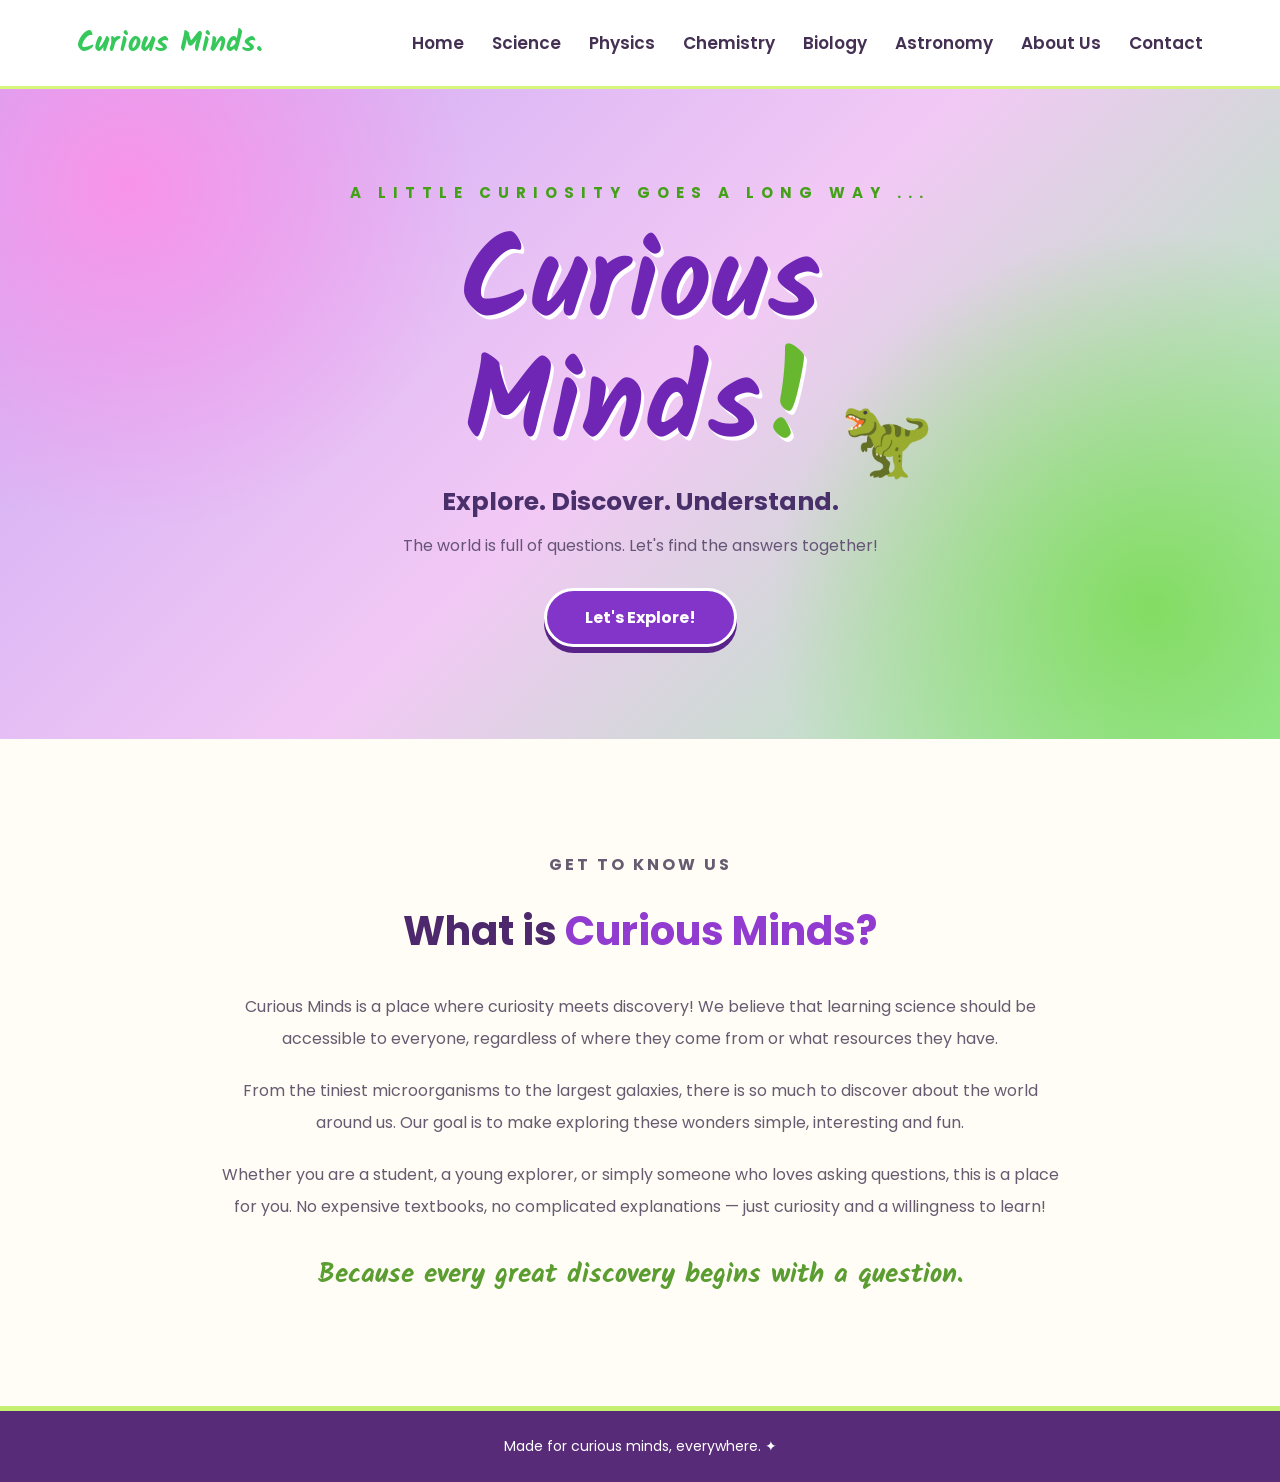
==== index.html @ 5c5bb65f "Add files via upload" ====
<!DOCTYPE html>
<html lang="en">

<head>
    <meta charset="UTF-8">
    <meta name="viewport" content="width=device-width, initial-scale=1.0">
    <title>Curious Minds | Explore Science</title>

    <link rel="stylesheet" href="style.css">

    <!-- Handwritten font -->
    <link href="https://fonts.googleapis.com/css2?family=Kalam:wght@400;700&family=Poppins:wght@400;500;600;700;800&display=swap" rel="stylesheet">

</head>

<body>

    <!-- NAVIGATION BAR -->

    <nav class="navbar">

        <div class="logo">
            Curious Minds.
        </div>

        <ul class="nav-links">
            <li><a href="#">Home</a></li>
            <li><a href="#">Science</a></li>
            <li><a href="#">Physics</a></li>
            <li><a href="#">Chemistry</a></li>
            <li><a href="#">Biology</a></li>
            <li><a href="#">Astronomy</a></li>
            <li><a href="#">About Us</a></li>
            <li><a href="#">Contact</a></li>
        </ul>

    </nav>


    <!-- MAIN LANDING PAGE -->

    <section class="hero">

        <div class="hero-content">

            <p class="small-heading">
               <b> A LITTLE CURIOSITY GOES A LONG WAY <b>...</b></b>
            </p>

            <h1>
                Curious<br>
                Minds<span>!</span>
            </h1>

            <p class="tagline">
                Explore. Discover. Understand.
            </p>

            <p class="description">
                The world is full of questions.
                Let's find the answers together!
            </p>

            <a href="#" class="explore-button">
                Let's Explore!
            </a>

        </div>

        <!-- <div class="decoration star">✦</div>
        <div class="decoration atom">⚛</div>
        <div class="decoration planet">🪐</div>
        <div class="decoration flask">🍕</div> -->
        <div class="decoration sparkle">🦖</div>

    </section>


    <!-- ABOUT THE WEBSITE -->

    <section class="about" id="about">

        <div class="about-content">

            <p class="section-label">GET TO KNOW US</p>

            <h2>
                What is <span>Curious Minds?</span>
            </h2>

            <p>
                Curious Minds is a place where curiosity meets discovery!
                We believe that learning science should be accessible to
                everyone, regardless of where they come from or what
                resources they have.
            </p>

            <p>
                From the tiniest microorganisms to the largest galaxies,
                there is so much to discover about the world around us.
                Our goal is to make exploring these wonders simple,
                interesting and fun.
            </p>

            <p>
                Whether you are a student, a young explorer, or simply
                someone who loves asking questions, this is a place for you.
                No expensive textbooks, no complicated explanations —
                just curiosity and a willingness to learn!
            </p>

            <h3>
                Because every great discovery begins with a question.
            </h3>

        </div>

    </section>


    <!-- FOOTER -->

    <footer>
        Made for curious minds, everywhere. ✦
    </footer>


</body>
</html>
---- style.css ----
/* GENERAL SETTINGS */

* {
    margin: 0;
    padding: 0;
    box-sizing: border-box;
}

html {
    scroll-behavior: smooth;
}

body {
    font-family: 'Poppins', sans-serif;
    background-color: #fffdf5;
    color: #6f00ff;
}


/* NAVIGATION BAR */

.navbar {
    width: 100%;
    padding: 20px 6%;
    display: flex;
    justify-content: space-between;
    align-items: center;
    background-color: #ffffff;
    box-shadow: 0 4px 15px rgba(87, 47, 125, 0.09);
    border-bottom: 3px solid #d7f77a;
}

.logo {
    font-family: 'Kalam', cursive;
    font-size: 29px;
    font-weight: 700;
    color: #36c85a;
}

.nav-links {
    display: flex;
    list-style: none;
    gap: 28px;
}

.nav-links a {
    text-decoration: none;
    color: #443052;
    font-size: 17px;
    font-weight: 600;
    transition: 0.3s;
}

.nav-links a:hover {
    color: #8a36d1;
}


/* HERO SECTION */

.hero {
    min-height: 650px;

    background:
        radial-gradient(circle at 10% 15%, #f894e9 0%, transparent 27%),
        radial-gradient(circle at 90% 80%, #83dc62 0%, transparent 30%),
        linear-gradient(135deg, #caa8f4, #f2c9f5, #9ef1a9);

    display: flex;
    justify-content: center;
    align-items: center;
    text-align: center;
    position: relative;
    overflow: hidden;
    padding: 80px 20px;
}

.hero-content {
    z-index: 2;
}

.small-heading {
    font-size: 15px;
    letter-spacing: 7px;
    font-weight: 700;
    color: #43a117;
    margin-bottom: 23px;
}

.hero h1 {
    font-family: 'Kalam', cursive;
    font-size: 115px;
    line-height: 1.05;
    font-weight: 700;
    color: #7026b5;
    text-shadow: 3px 4px 0px #ffffff;
}

.hero h1 span {
    color: #68b82f;
}

.tagline {
    font-size: 25px;
    font-weight: 700;
    margin-top: 15px;
    color: #49306b;
}

.description {
    font-size: 16px;
    margin-top: 12px;
    color: #665477;
}

.explore-button {
    display: inline-block;
    margin-top: 30px;
    padding: 14px 38px;
    background-color: #8435c9;
    color: white;
    border: 3px solid #ffffff;
    border-radius: 35px;
    text-decoration: none;
    font-weight: 700;
    box-shadow: 0 6px 0 #59238a;
    transition: 0.3s;
}

.explore-button:hover {
    background-color: #68b82f;
    box-shadow: 0 6px 0 #427c20;
    transform: translateY(-4px);
}


/* DECORATIONS */

.decoration {
    position: absolute;
    font-size: 75px;
    opacity: 0.9;
}

.star {
    top: 12%;
    left: 14%;
    color: #ffb800;
}

.atom {
    top: 22%;
    right: 14%;
    color: #58a832;
    font-size: 95px;
}

.planet {
    bottom: 10%;
    left: 16%;
    font-size: 85px;
}

.flask {
    bottom: 13%;
    right: 15%;
    color: #8c36c9;
    font-size: 85px;
}

.sparkle {
    top: 45%;
    right:27%;
    color: #ffae00;
}


/* ABOUT SECTION */

.about {
    padding: 110px 20px;
    background-color: #fffdf5;
    display: flex;
    justify-content: center;
    text-align: center;
    position: relative;
}

.about-content {
    max-width: 850px;
}

.section-label {
    color: #62a837;
    font-size: 13px;
    font-weight: 700;
    letter-spacing: 3px;
    margin-bottom: 15px;
}

.about h2 {
    font-size: 40px;
    color: #4e286c;
    margin-bottom: 30px;
}

.about h2 span {
    color: #913bd0;
}

.about p {
    font-size: 16px;
    line-height: 2;
    color: #665b70;
    margin-bottom: 20px;
}

.about h3 {
    font-family: 'Kalam', cursive;
    font-size: 27px;
    color: #5b9d31;
    margin-top: 30px;
}


/* FOOTER */

footer {
    background-color: #582b78;
    color: #ffffff;
    text-align: center;
    padding: 25px;
    font-size: 14px;
    border-top: 5px solid #c5ef70;
}


/* RESPONSIVE DESIGN */

@media (max-width: 900px) {

    .navbar {
        flex-direction: column;
        gap: 15px;
    }

    .nav-links {
        flex-wrap: wrap;
        justify-content: center;
        gap: 15px;
    }

    .hero h1 {
        font-size: 85px;
    }

    .decoration {
        font-size: 50px;
    }

}

@media (max-width: 500px) {

    .hero h1 {
        font-size: 65px;
    }

    .tagline {
        font-size: 19px;
    }

    .about h2 {
        font-size: 29px;
    }

    .about p {
        font-size: 14px;
    }

    .decoration {
        opacity: 0.4;
    }

}
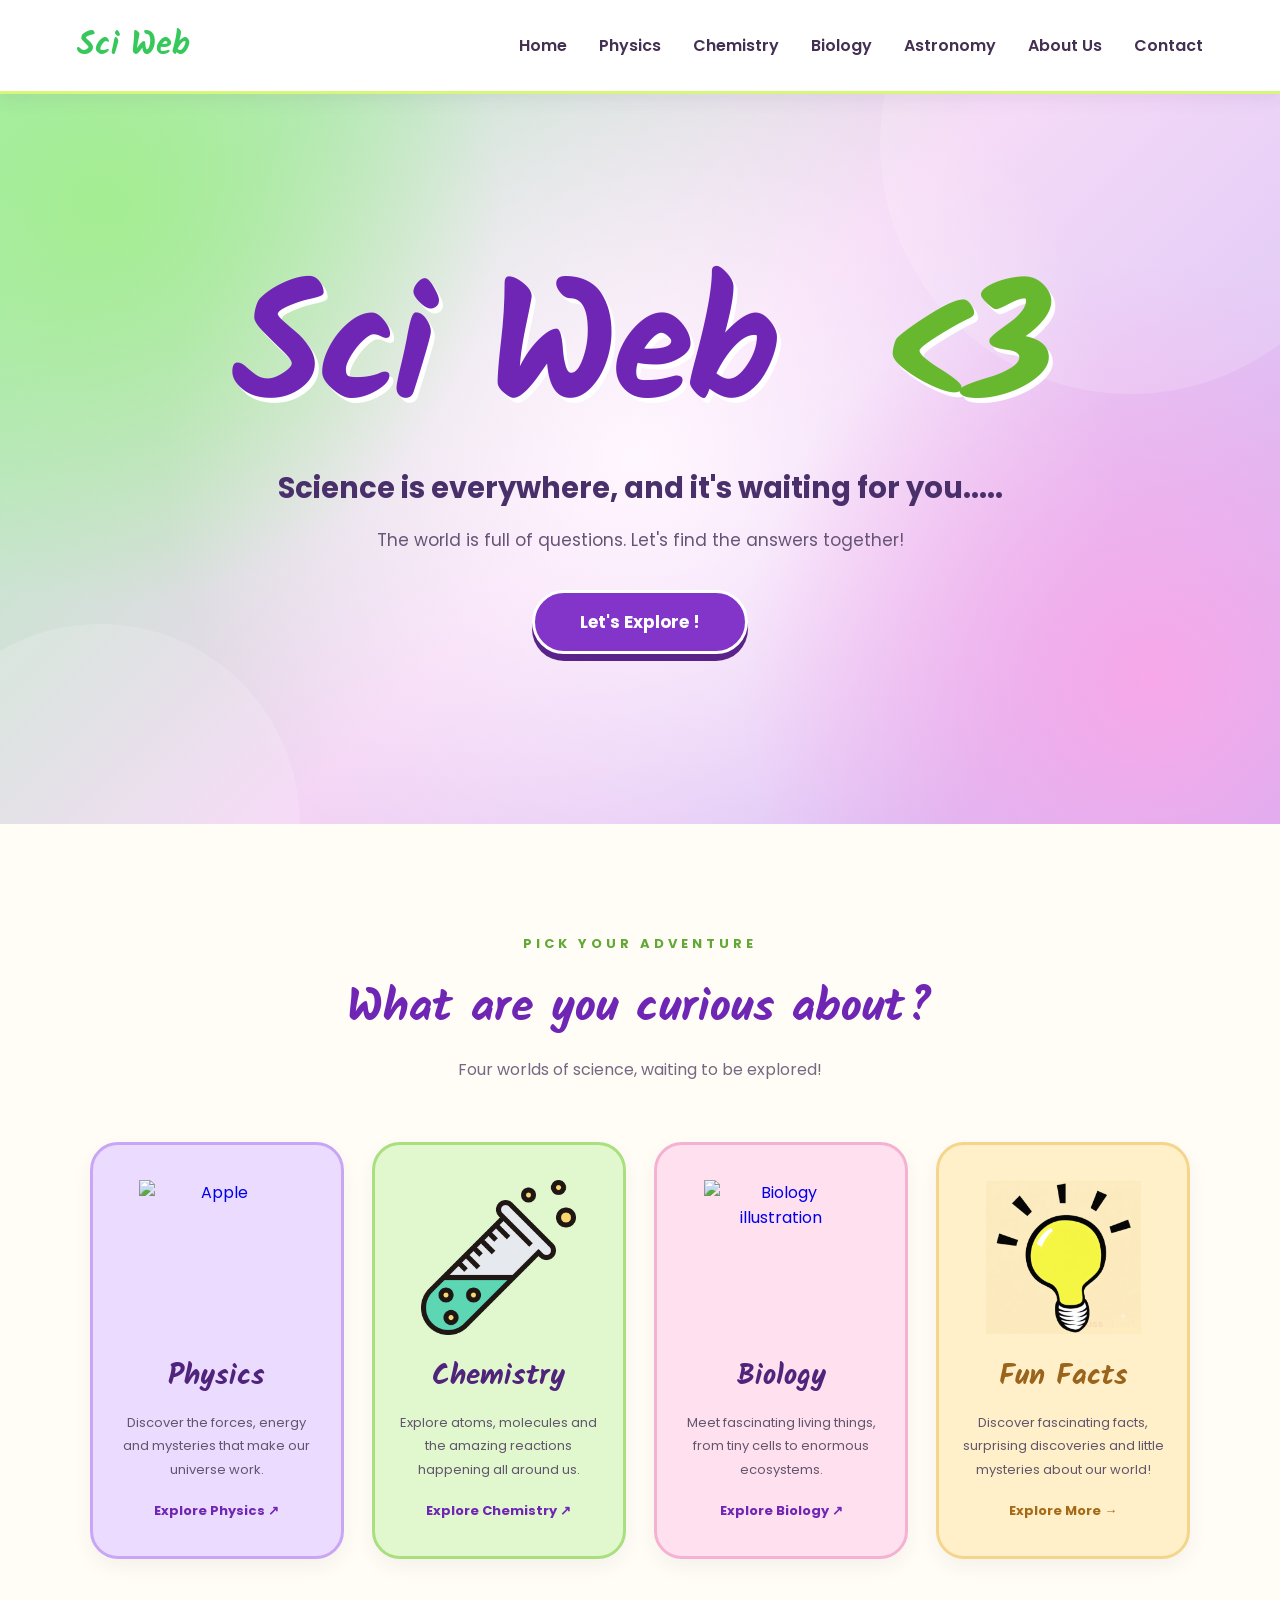
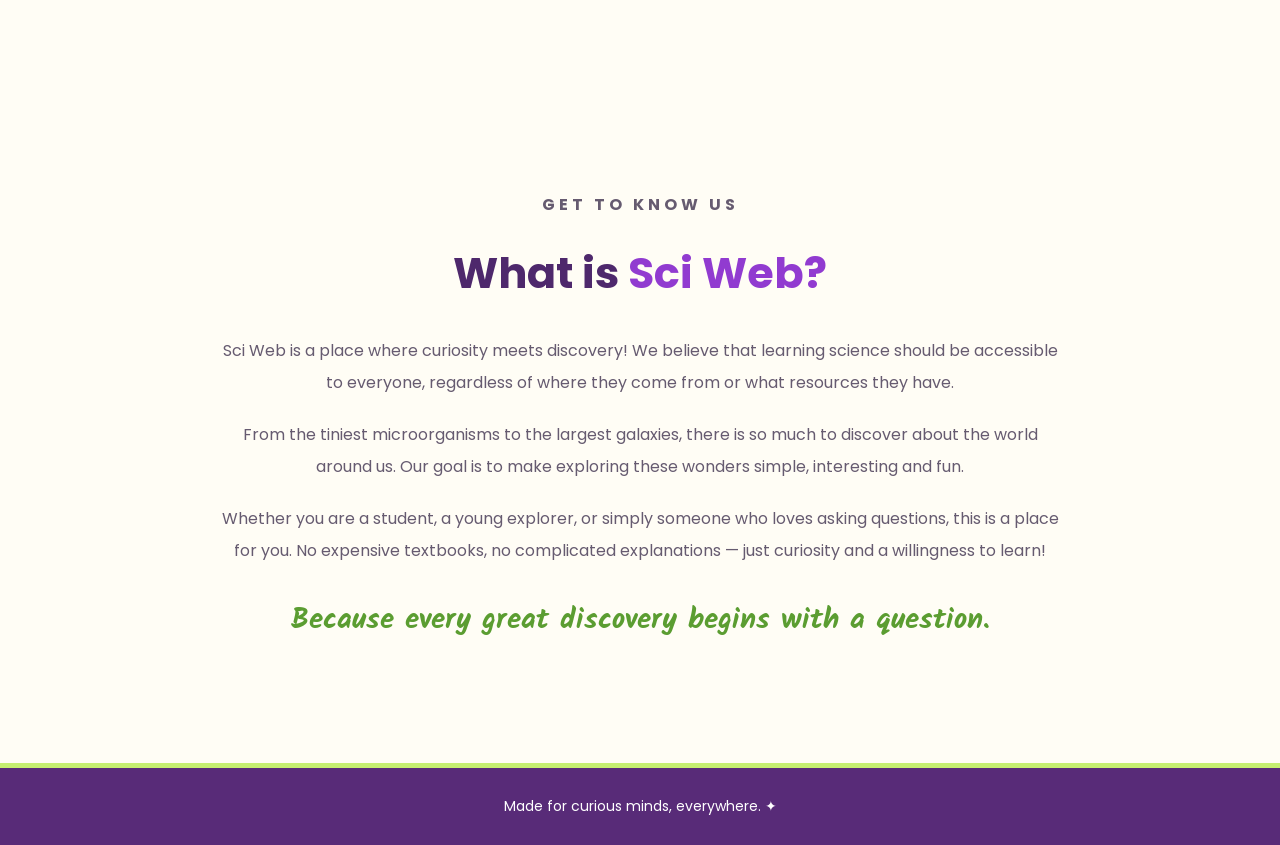
==== commit 19f838b9: "Add files via upload" ====
--- a/index.html
+++ b/index.html
@@ -5,13 +5,20 @@
 <head>
     <meta charset="UTF-8">
     <meta name="viewport" content="width=device-width, initial-scale=1.0">
-    <title>Curious Minds | Explore Science</title>
+
+    <title>Sci Web <3</title>
 
     <link rel="stylesheet" href="style.css">
 
     <!-- Handwritten font -->
     <link href="https://fonts.googleapis.com/css2?family=Kalam:wght@400;700&family=Poppins:wght@400;500;600;700;800&display=swap" rel="stylesheet">
 
+    <style>
+        .hero h1 {
+            white-space: nowrap;
+        }
+    </style>
+
 </head>
 
 <body>
@@ -20,64 +27,151 @@
 
     <nav class="navbar">
 
-        <div class="logo">
-            Curious Minds.
-        </div>
+        <div class="logo">Sci Web</div>
 
         <ul class="nav-links">
-            <li><a href="#">Home</a></li>
-            <li><a href="#">Science</a></li>
-            <li><a href="#">Physics</a></li>
-            <li><a href="#">Chemistry</a></li>
-            <li><a href="#">Biology</a></li>
-            <li><a href="#">Astronomy</a></li>
-            <li><a href="#">About Us</a></li>
-            <li><a href="#">Contact</a></li>
+            <li><a href="index.html">Home</a></li>
+            <li><a href="physics.html">Physics</a></li>
+            <li><a href="chemistry.html">Chemistry</a></li>
+            <li><a href="biology.html">Biology</a></li>
+            <li><a href="astronomy.html">Astronomy</a></li>
+            <li><a href="about.html">About Us</a></li>
+            <li><a href="contact.html">Contact</a></li>
         </ul>
 
     </nav>
 
 
-    <!-- MAIN LANDING PAGE -->
+    <!-- HERO SECTION -->
 
     <section class="hero">
 
         <div class="hero-content">
 
-            <p class="small-heading">
-               <b> A LITTLE CURIOSITY GOES A LONG WAY <b>...</b></b>
-            </p>
-
-            <h1>
-                Curious<br>
-                Minds<span>!</span>
-            </h1>
+             
+
+            <h1 class="sciweb">Sci Web &nbsp;<span><3</span></h1>
 
             <p class="tagline">
-                Explore. Discover. Understand.
+                Science is everywhere, and it's waiting for you.....<br>
+                
             </p>
 
             <p class="description">
-                The world is full of questions.
-                Let's find the answers together!
-            </p>
-
-            <a href="#" class="explore-button">
-                Let's Explore!
+                The world is full of questions. Let's find the answers together!
+            </p>
+
+             <a href="#" class="explore-button" id="exploreButton">
+    Let's Explore ! 
+</a>
+
+        </div>
+
+        
+
+    </section>
+
+
+    <!-- SUBJECTS SECTION -->
+
+    <section class="subjects">
+
+        <div class="subjects-heading">
+
+            <p class="section-label">PICK YOUR ADVENTURE</p>
+
+            <h2>What are you curious about?</h2>
+
+            <p>Four worlds of science, waiting to be explored!</p>
+
+        </div>
+
+
+        <div class="subject-container">
+
+            <!-- PHYSICS -->
+
+            <a href="physics.html" class="subject-card physics">
+
+                <div class="subject-image">
+                    <img src="https://cdn-icons-png.flaticon.com/512/415/415733.png" alt="Apple">
+                </div>
+
+                <h3>Physics</h3>
+
+                <p>
+                    Discover the forces, energy and mysteries
+                    that make our universe work.
+                </p>
+
+                <span>Explore Physics ↗</span>
+
             </a>
 
-        </div>
-
-        <!-- <div class="decoration star">✦</div>
-        <div class="decoration atom">⚛</div>
-        <div class="decoration planet">🪐</div>
-        <div class="decoration flask">🍕</div> -->
-        <div class="decoration sparkle">🦖</div>
+
+            <!-- CHEMISTRY -->
+
+            <a href="chemistry.html" class="subject-card chemistry">
+
+                <div class="subject-image">
+                    <img src="test-tube.png" alt="Chemistry test tube">
+                </div>
+
+                <h3>Chemistry</h3>
+
+                <p>
+                    Explore atoms, molecules and the amazing
+                    reactions happening all around us.
+                </p>
+
+                <span>Explore Chemistry ↗</span>
+
+            </a>
+
+
+            <!-- BIOLOGY -->
+
+            <a href="biology.html" class="subject-card biology">
+
+                <div class="subject-image">
+                    <img src="https://cdn-icons-png.flaticon.com/512/3069/3069172.png" alt="Biology illustration">
+                </div>
+
+                <h3>Biology</h3>
+
+                <p>
+                    Meet fascinating living things, from tiny
+                    cells to enormous ecosystems.
+                </p>
+
+                <span>Explore Biology ↗</span>
+
+            </a>
+    
+            <!-- FUN FACTS CARD -->
+
+<a href="funfacts.html" class="subject-card funfacts">
+
+    <div class="subject-image">
+        <img src="Gemini_Generated_Image_a93u9ga93u9ga93u.png" alt="Fun Facts">
+    </div>
+
+    <h3>Fun Facts</h3>
+
+    <p>
+        Discover fascinating facts, surprising discoveries
+        and little mysteries about our world!
+    </p>
+
+    <span>Explore More →</span>
+
+</a>
+        </div>
 
     </section>
 
 
-    <!-- ABOUT THE WEBSITE -->
+    <!-- ABOUT SECTION -->
 
     <section class="about" id="about">
 
@@ -85,15 +179,13 @@
 
             <p class="section-label">GET TO KNOW US</p>
 
-            <h2>
-                What is <span>Curious Minds?</span>
-            </h2>
+            <h2>What is <span>Sci Web?</span></h2>
 
             <p>
-                Curious Minds is a place where curiosity meets discovery!
-                We believe that learning science should be accessible to
-                everyone, regardless of where they come from or what
-                resources they have.
+                Sci Web is a place where curiosity meets discovery!
+                We believe that learning science should be accessible
+                to everyone, regardless of where they come from or
+                what resources they have.
             </p>
 
             <p>
@@ -125,6 +217,27 @@
         Made for curious minds, everywhere. ✦
     </footer>
 
-
+<script>
+
+const pages = [
+    "physics.html",
+    "chemistry.html",
+    "biology.html",
+    "astronomy.html",
+    "funfacts.html"
+];
+
+document.getElementById("exploreButton").addEventListener("click", function(event) {
+
+    event.preventDefault();
+
+    const randomPage = pages[Math.floor(Math.random() * pages.length)];
+
+    window.location.href = randomPage;
+
+});
+
+</script>
 </body>
 </html>
+
--- a/style.css
+++ b/style.css
@@ -1,5 +1,7 @@
  
-/* GENERAL SETTINGS */
+/* =========================================
+   GENERAL SETTINGS
+========================================= */
 
 * {
     margin: 0;
@@ -15,10 +17,13 @@
     font-family: 'Poppins', sans-serif;
     background-color: #fffdf5;
     color: #6f00ff;
-}
-
-
-/* NAVIGATION BAR */
+    overflow-x: hidden;
+}
+
+
+/* =========================================
+   NAVIGATION BAR
+========================================= */
 
 .navbar {
     width: 100%;
@@ -27,45 +32,72 @@
     justify-content: space-between;
     align-items: center;
     background-color: #ffffff;
-    box-shadow: 0 4px 15px rgba(87, 47, 125, 0.09);
+    box-shadow: 0 4px 18px rgba(87, 47, 125, 0.09);
     border-bottom: 3px solid #d7f77a;
+    position: relative;
+    z-index: 10;
 }
 
 .logo {
     font-family: 'Kalam', cursive;
-    font-size: 29px;
+    font-size: 32px;
     font-weight: 700;
     color: #36c85a;
+    transition: 0.3s;
+}
+
+.logo:hover {
+    transform: scale(1.05);
 }
 
 .nav-links {
     display: flex;
     list-style: none;
-    gap: 28px;
+    gap: 32px;
 }
 
 .nav-links a {
     text-decoration: none;
     color: #443052;
-    font-size: 17px;
+    font-size: 16px;
     font-weight: 600;
     transition: 0.3s;
+    position: relative;
+}
+
+.nav-links a::after {
+    content: "";
+    position: absolute;
+    width: 0;
+    height: 3px;
+    bottom: -7px;
+    left: 0;
+    background-color: #91d65b;
+    border-radius: 10px;
+    transition: 0.3s;
 }
 
 .nav-links a:hover {
     color: #8a36d1;
 }
 
-
-/* HERO SECTION */
+.nav-links a:hover::after {
+    width: 100%;
+}
+
+
+/* =========================================
+   HERO SECTION
+========================================= */
 
 .hero {
-    min-height: 650px;
+    min-height: 730px;
 
     background:
-        radial-gradient(circle at 10% 15%, #f894e9 0%, transparent 27%),
-        radial-gradient(circle at 90% 80%, #83dc62 0%, transparent 30%),
-        linear-gradient(135deg, #caa8f4, #f2c9f5, #9ef1a9);
+        radial-gradient(circle at 8% 15%, #a4ed91 0%, transparent 30%),
+        radial-gradient(circle at 90% 80%, #f7a8e9 0%, transparent 32%),
+        radial-gradient(circle at 50% 50%, #fff7ff 0%, transparent 65%),
+        linear-gradient(135deg, #a5f0b1, #f4d5f5, #c9b1f5);
 
     display: flex;
     justify-content: center;
@@ -73,85 +105,131 @@
     text-align: center;
     position: relative;
     overflow: hidden;
-    padding: 80px 20px;
+    padding: 90px 20px;
+}
+
+.hero::before {
+    content: "";
+    position: absolute;
+    width: 500px;
+    height: 500px;
+    border-radius: 50%;
+    background: rgba(255, 255, 255, 0.15);
+    top: -200px;
+    right: -100px;
+}
+
+.hero::after {
+    content: "";
+    position: absolute;
+    width: 400px;
+    height: 400px;
+    border-radius: 50%;
+    background: rgba(255, 255, 255, 0.15);
+    bottom: -200px;
+    left: -100px;
 }
 
 .hero-content {
+    position: relative;
     z-index: 2;
-}
+    max-width: 1000px;
+}
+
+
+/* SMALL HEADING */
 
 .small-heading {
-    font-size: 15px;
-    letter-spacing: 7px;
+    font-size: 16px;
+    letter-spacing: 9px;
     font-weight: 700;
     color: #43a117;
-    margin-bottom: 23px;
-}
+    margin-bottom: 25px;
+}
+
+
+/* MAIN TITLE */
 
 .hero h1 {
     font-family: 'Kalam', cursive;
-    font-size: 115px;
-    line-height: 1.05;
-    font-weight: 700;
+    font-size: clamp(100px, 13vw, 175px);
+    line-height: 1.1;
+    font-weight: 800;
     color: #7026b5;
-    text-shadow: 3px 4px 0px #ffffff;
+    text-shadow: 4px 5px 0px #ffffff;
+    white-space: nowrap;
+    letter-spacing: -6px;
 }
 
 .hero h1 span {
     color: #68b82f;
 }
 
+
+/* TAGLINE */
+
 .tagline {
-    font-size: 25px;
+    font-size: 29px;
     font-weight: 700;
+    margin-top: 20px;
+    color: #49306b;
+}
+
+
+/* DESCRIPTION */
+
+.description {
+    font-size: 17px;
     margin-top: 15px;
-    color: #49306b;
-}
-
-.description {
-    font-size: 16px;
-    margin-top: 12px;
     color: #665477;
-}
+    line-height: 1.8;
+}
+
+
+/* EXPLORE BUTTON */
 
 .explore-button {
     display: inline-block;
-    margin-top: 30px;
-    padding: 14px 38px;
+    margin-top: 35px;
+    padding: 16px 45px;
     background-color: #8435c9;
     color: white;
     border: 3px solid #ffffff;
-    border-radius: 35px;
+    border-radius: 40px;
     text-decoration: none;
     font-weight: 700;
-    box-shadow: 0 6px 0 #59238a;
+    font-size: 17px;
+    box-shadow: 0 7px 0 #59238a;
     transition: 0.3s;
 }
 
 .explore-button:hover {
     background-color: #68b82f;
-    box-shadow: 0 6px 0 #427c20;
-    transform: translateY(-4px);
-}
-
-
-/* DECORATIONS */
+    box-shadow: 0 7px 0 #427c20;
+    transform: translateY(-5px);
+}
+
+
+/* =========================================
+   HERO DECORATIONS
+========================================= */
 
 .decoration {
     position: absolute;
-    font-size: 75px;
     opacity: 0.9;
+    pointer-events: none;
 }
 
 .star {
     top: 12%;
     left: 14%;
     color: #ffb800;
+    font-size: 65px;
 }
 
 .atom {
-    top: 22%;
-    right: 14%;
+    top: 18%;
+    right: 13%;
     color: #58a832;
     font-size: 95px;
 }
@@ -169,17 +247,36 @@
     font-size: 85px;
 }
 
+
+/* =========================================
+   DINOSAUR IMAGE
+========================================= */
+
 .sparkle {
-    top: 45%;
-    right:27%;
-    color: #ffae00;
-}
-
-
-/* ABOUT SECTION */
+    position: absolute;
+    top: 50%;
+    right: 3%;
+    width: 300px;
+    transform: translateY(-50%);
+    z-index: 1;
+    opacity: 1;
+    pointer-events: none;
+}
+
+.sparkle img {
+    display: block;
+    width: 100%;
+    height: auto;
+    object-fit: contain;
+}
+
+
+/* =========================================
+   ABOUT SECTION
+========================================= */
 
 .about {
-    padding: 110px 20px;
+    padding: 120px 20px;
     background-color: #fffdf5;
     display: flex;
     justify-content: center;
@@ -195,12 +292,12 @@
     color: #62a837;
     font-size: 13px;
     font-weight: 700;
-    letter-spacing: 3px;
-    margin-bottom: 15px;
+    letter-spacing: 4px;
+    margin-bottom: 18px;
 }
 
 .about h2 {
-    font-size: 40px;
+    font-size: 43px;
     color: #4e286c;
     margin-bottom: 30px;
 }
@@ -218,25 +315,194 @@
 
 .about h3 {
     font-family: 'Kalam', cursive;
-    font-size: 27px;
+    font-size: 29px;
     color: #5b9d31;
     margin-top: 30px;
 }
 
 
-/* FOOTER */
+/* =========================================
+   SUBJECT SELECTION SECTION
+========================================= */
+
+.subjects {
+    padding: 110px 7%;
+    background-color: #fffdf5;
+    text-align: center;
+}
+
+.subjects-heading {
+    margin-bottom: 60px;
+}
+
+.subjects-heading h2 {
+    font-family: 'Kalam', cursive;
+    font-size: 46px;
+    color: #7026b5;
+    margin-bottom: 12px;
+}
+
+.subjects-heading > p:last-child {
+    color: #766783;
+    font-size: 16px;
+}
+
+
+/* =========================================
+   SUBJECT CARDS CONTAINER
+========================================= */
+
+.subject-container {
+    display: grid;
+    grid-template-columns: repeat(4, 1fr);
+    gap: 28px;
+    max-width: 1300px;
+    margin: auto;
+}
+
+
+/* =========================================
+   INDIVIDUAL SUBJECT CARDS
+========================================= */
+
+.subject-card {
+    text-decoration: none;
+    padding: 35px 22px;
+    border-radius: 28px;
+    text-align: center;
+    transition: 0.35s ease;
+    border: 3px solid transparent;
+    display: flex;
+    flex-direction: column;
+    align-items: center;
+    min-height: 370px;
+    box-shadow: 0 8px 20px rgba(85, 45, 110, 0.06);
+}
+
+.subject-card:hover {
+    transform: translateY(-12px);
+    box-shadow: 0 18px 30px rgba(85, 45, 110, 0.13);
+}
+
+
+/* CARD COLOURS */
+
+.physics {
+    background-color: #eadbff;
+    border-color: #c9a6f5;
+}
+
+.chemistry {
+    background-color: #e1f7ce;
+    border-color: #a9df7e;
+}
+
+.biology {
+    background-color: #ffe0ef;
+    border-color: #f5b1d2;
+}
+
+.astronomy {
+    background-color: #e0dcff;
+    border-color: #b7a9f2;
+}
+
+
+/* =========================================
+   SUBJECT IMAGES
+========================================= */
+
+.subject-image {
+    width: 155px;
+    height: 155px;
+    display: flex;
+    align-items: center;
+    justify-content: center;
+    margin-bottom: 18px;
+}
+
+.subject-image img {
+    width: 100%;
+    height: 100%;
+    object-fit: contain;
+    transition: 0.35s;
+}
+
+.subject-card:hover .subject-image img {
+    transform: scale(1.12) rotate(4deg);
+}
+
+
+/* =========================================
+   SUBJECT CARD TEXT
+========================================= */
+
+.subject-card h3 {
+    font-family: 'Kalam', cursive;
+    font-size: 29px;
+    margin-bottom: 12px;
+    color: #51247c;
+}
+
+.subject-card p {
+    font-size: 13px;
+    line-height: 1.8;
+    color: #62566c;
+    margin-bottom: 20px;
+    flex-grow: 1;
+}
+
+.subject-card span {
+    font-size: 13px;
+    font-weight: 700;
+    color: #7026b5;
+    transition: 0.3s;
+}
+
+.subject-card:hover span {
+    color: #4b8d26;
+}
+
+
+/* =========================================
+   FOOTER
+========================================= */
 
 footer {
     background-color: #582b78;
     color: #ffffff;
     text-align: center;
-    padding: 25px;
+    padding: 28px;
     font-size: 14px;
     border-top: 5px solid #c5ef70;
 }
 
 
-/* RESPONSIVE DESIGN */
+/* =========================================
+   RESPONSIVE DESIGN - TABLETS
+========================================= */
+
+@media (max-width: 1000px) {
+
+    .subject-container {
+        grid-template-columns: repeat(2, 1fr);
+    }
+
+    .sparkle {
+        width: 190px;
+        right: 1%;
+    }
+
+    .hero h1 {
+        font-size: 105px;
+    }
+
+}
+
+
+/* =========================================
+   RESPONSIVE DESIGN - SMALL TABLETS
+========================================= */
 
 @media (max-width: 900px) {
 
@@ -248,29 +514,119 @@
     .nav-links {
         flex-wrap: wrap;
         justify-content: center;
-        gap: 15px;
+        gap: 20px;
+    }
+
+    .hero {
+        min-height: 650px;
     }
 
     .hero h1 {
-        font-size: 85px;
-    }
-
-    .decoration {
-        font-size: 50px;
-    }
-
-}
-
-@media (max-width: 500px) {
+        font-size: 90px;
+    }
+
+    .sparkle {
+        width: 150px;
+    }
+
+}
+
+
+/* =========================================
+   RESPONSIVE DESIGN - MOBILE
+========================================= */
+
+@media (max-width: 550px) {
+
+    .navbar {
+        padding: 18px 15px;
+    }
+
+    .logo {
+        font-size: 27px;
+    }
+
+    .nav-links {
+        gap: 13px;
+    }
+
+    .nav-links a {
+        font-size: 13px;
+    }
+
+
+    /* HERO */
+
+    .hero {
+        min-height: 620px;
+        padding: 60px 15px;
+    }
 
     .hero h1 {
-        font-size: 65px;
+        font-size: clamp(55px, 12vw, 70px);
+        letter-spacing: -3px;
+    }
+
+    .small-heading {
+        font-size: 11px;
+        letter-spacing: 3px;
     }
 
     .tagline {
         font-size: 19px;
     }
 
+    .description {
+        font-size: 14px;
+    }
+
+    .explore-button {
+        padding: 13px 30px;
+        font-size: 14px;
+    }
+
+
+    /* DECORATIONS */
+
+    .star {
+        font-size: 35px;
+        left: 5%;
+    }
+
+    .atom {
+        font-size: 55px;
+        right: 5%;
+    }
+
+    .planet {
+        font-size: 45px;
+        left: 5%;
+    }
+
+    .flask {
+        font-size: 45px;
+        right: 5%;
+    }
+
+
+    /* DINOSAUR */
+
+    .sparkle {
+        width: 100px;
+        right: 2%;
+        top: auto;
+        bottom: 2%;
+        transform: none;
+        opacity: 0.7;
+    }
+
+
+    /* ABOUT */
+
+    .about {
+        padding: 75px 20px;
+    }
+
     .about h2 {
         font-size: 29px;
     }
@@ -279,8 +635,131 @@
         font-size: 14px;
     }
 
-    .decoration {
-        opacity: 0.4;
-    }
-
-}
+    .about h3 {
+        font-size: 24px;
+    }
+
+
+    /* SUBJECTS */
+
+    .subjects {
+        padding: 75px 20px;
+    }
+
+    .subjects-heading h2 {
+        font-size: 34px;
+    }
+
+    .subjects-heading > p:last-child {
+        font-size: 14px;
+    }
+
+    .subject-container {
+        grid-template-columns: 1fr;
+        gap: 22px;
+    }
+
+    .subject-card {
+        min-height: 330px;
+    }
+
+    .subject-image {
+        width: 140px;
+        height: 140px;
+    }
+
+    .subject-card h3 {
+        font-size: 26px;
+    }
+
+    footer {
+        font-size: 12px;
+    }
+
+}
+
+
+/* =========================================
+   ACCESSIBILITY
+========================================= */
+
+@media (prefers-reduced-motion: reduce) {
+
+    *,
+    *::before,
+    *::after {
+        scroll-behavior: auto !important;
+        transition: none !important;
+    }
+
+}
+ /* NORMAL TITLE */
+
+.hero h1 {
+    color: #7026b5;
+    text-shadow: 4px 5px 0px #ffffff;
+}
+
+.hero h1 span {
+    color: #68b82f;
+}
+
+
+/* FULL RAINBOW HOVER */
+
+.hero h1:hover {
+    background: linear-gradient(
+        90deg,
+        red,
+        orange,
+        yellow,
+        lime,
+        cyan,
+        blue,
+        violet,
+        red
+    );
+
+    background-size: 200% auto;
+
+    -webkit-background-clip: text;
+    background-clip: text;
+    -webkit-text-fill-color: transparent;
+
+    text-shadow: none;
+
+    animation: rainbowMove 4s linear infinite;
+}
+
+.hero h1:hover span {
+    color: transparent;
+    -webkit-text-fill-color: transparent;
+}
+
+@keyframes rainbowMove {
+    from {
+        background-position: 0% center;
+    }
+
+    to {
+        background-position: 200% center;
+    }
+}
+/* FUN FACTS CARD */
+
+.funfacts {
+    background-color: #fff0c9;
+    border-color: #f5d58b;
+}
+
+.funfacts h3 {
+    color: #9b641c;
+}
+
+.funfacts span {
+    color: #a66a16;
+}
+
+.funfacts:hover {
+    background-color: #ffebad;
+}
